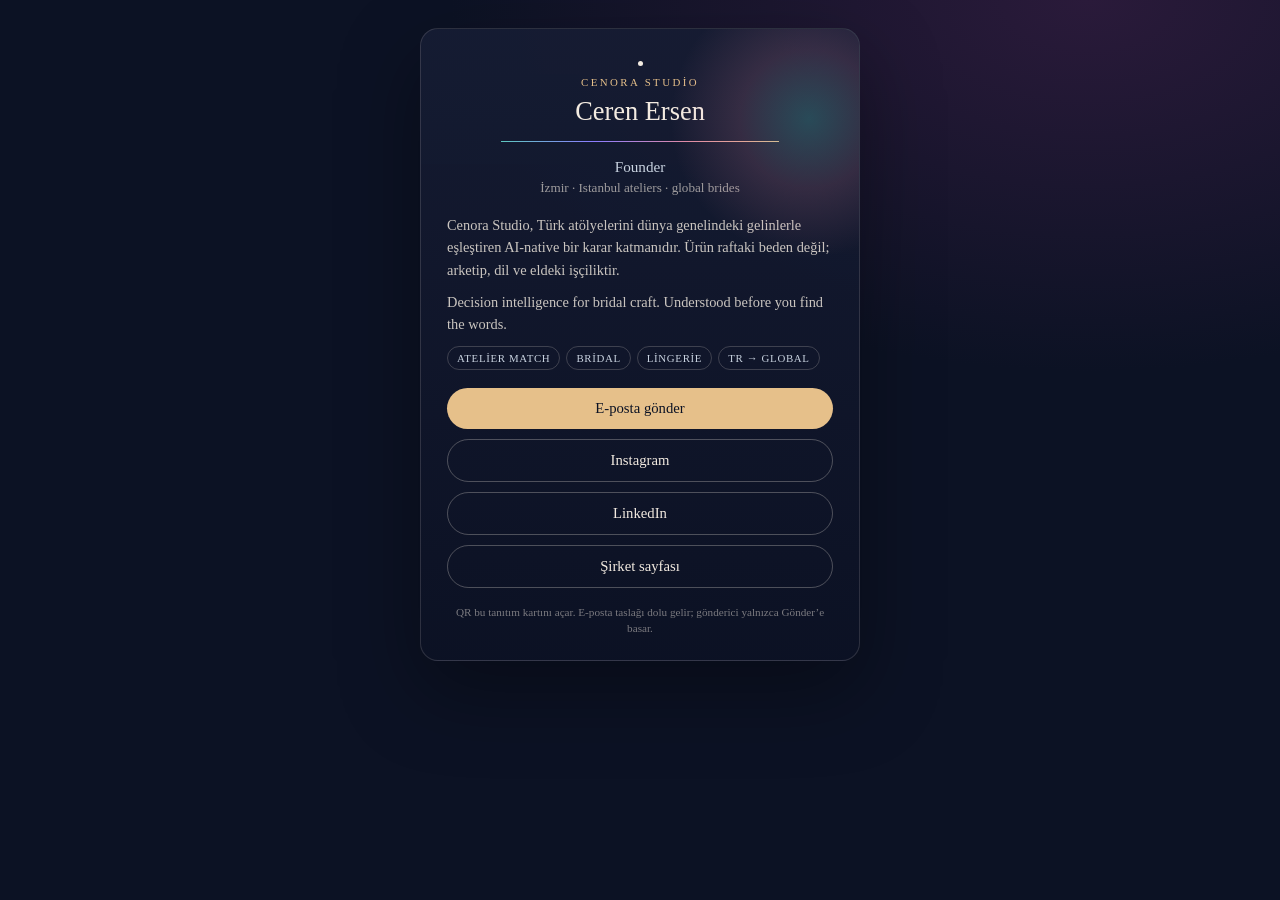
==== card.html @ 0dcb2b71 "Add QR card landing with company intro and contact actions" ====
<!doctype html>
<html lang="tr">
<head>
  <meta charset="utf-8" />
  <meta name="viewport" content="width=device-width, initial-scale=1" />
  <title>Ceren Ersen — Cenora Studio</title>
  <meta name="description" content="Cenora Studio: Turkish ateliers, global brides. Instagram, LinkedIn and email." />
  <link rel="icon" href="data:image/svg+xml,<svg xmlns='http://www.w3.org/2000/svg' viewBox='0 0 32 32'><rect fill='%230C1224' width='32' height='32'/><polygon fill='none' stroke='%23F3EBE1' stroke-width='1.4' points='16,6 6,26 26,26'/></svg>" />
  <style>
    :root { --night:#0C1224; --plum:#6B2154; --ivory:#F3EBE1; --mist:#C9D3E0; --gold:#E6C08A; }
    * { box-sizing: border-box; }
    html, body { margin: 0; min-height: 100%; }
    body {
      font-family: Georgia, "Iowan Old Style", Palatino, serif;
      background: radial-gradient(1100px 640px at 85% 0%, #2a1a3a 0%, var(--night) 58%);
      color: var(--ivory);
      display: flex; align-items: center; justify-content: center;
      padding: 28px 16px;
    }
    .card {
      width: min(440px, 100%);
      background: linear-gradient(180deg, rgba(22,28,51,.94), rgba(12,18,36,.97));
      border: 1px solid rgba(243,235,225,.14);
      border-radius: 18px;
      padding: 32px 26px 24px;
      box-shadow: 0 30px 80px rgba(0,0,0,.35);
      position: relative; overflow: hidden;
    }
    .glow {
      position: absolute; right: -90px; top: -50px; width: 280px; height: 280px;
      border-radius: 50%; pointer-events: none;
      background: radial-gradient(circle, rgba(94,200,192,.28), rgba(224,138,166,.16), transparent 70%);
    }
    .dot { width: 5px; height: 5px; border-radius: 50%; background: var(--ivory); margin: 0 auto 10px; }
    .brand { text-align: center; letter-spacing: .22em; text-transform: uppercase; font-size: .68rem; color: var(--gold); }
    h1 { font-weight: 500; font-size: 1.65rem; text-align: center; margin: 8px 0 0; }
    .line { height: 1px; margin: 14px auto 16px; width: 72%; background: linear-gradient(90deg,#5EC8C0,#8B7CFF,#E08AA6,#E6C08A); }
    .role, .tag { text-align: center; margin: 0; }
    .role { color: var(--mist); font-size: .95rem; }
    .tag { color: rgba(243,235,225,.62); font-size: .82rem; margin-top: 4px; }
    .intro { font-size: .9rem; line-height: 1.55; color: rgba(243,235,225,.82); margin: 18px 0 8px; }
    .intro p { margin: 0 0 10px; }
    .pills { display: flex; flex-wrap: wrap; gap: 6px; margin: 0 0 18px; }
    .pills span {
      font-size: .68rem; letter-spacing: .06em; text-transform: uppercase;
      border: 1px solid rgba(243,235,225,.2); border-radius: 999px; padding: 5px 9px;
      color: var(--mist);
    }
    .actions { display: grid; gap: 10px; }
    a.btn {
      display: block; text-decoration: none; text-align: center;
      border-radius: 999px; padding: 12px 16px; font-size: .92rem; color: var(--night);
      background: var(--ivory);
    }
    a.btn.ghost { background: transparent; color: var(--ivory); border: 1px solid rgba(243,235,225,.28); }
    a.btn.mail { background: var(--gold); }
    .fine { margin: 16px 0 0; text-align: center; font-size: .7rem; color: rgba(243,235,225,.48); line-height: 1.45; }
  </style>
</head>
<body>
  <article class="card">
    <div class="glow"></div>
    <div class="dot"></div>
    <div class="brand">Cenora Studio</div>
    <h1>Ceren Ersen</h1>
    <div class="line"></div>
    <p class="role">Founder</p>
    <p class="tag">İzmir · Istanbul ateliers · global brides</p>
    <div class="intro">
      <p>Cenora Studio, Türk atölyelerini dünya genelindeki gelinlerle eşleştiren AI-native bir karar katmanıdır. Ürün raftaki beden değil; arketip, dil ve eldeki işçiliktir.</p>
      <p>Decision intelligence for bridal craft. Understood before you find the words.</p>
    </div>
    <div class="pills">
      <span>Atelier match</span>
      <span>Bridal</span>
      <span>Lingerie</span>
      <span>TR → global</span>
    </div>
    <div class="actions">
      <a class="btn mail" id="mail" href="mailto:cerenersen@cenorastudios.com?subject=Cenora%20Studio%20%E2%80%94%20Kartvizit&body=Merhaba%20Ceren%2C%0A%0AKartvizitinizdeki%20QR%20kodu%20okuttum.%0A%0AAd%20Soyad%3A%0AKurum%3A%0AMesaj%3A%0A">E-posta gönder</a>
      <a class="btn ghost" href="https://instagram.com/cenorastudio" target="_blank" rel="noopener">Instagram</a>
      <a class="btn ghost" href="https://linkedin.com/in/cerenersen" target="_blank" rel="noopener">LinkedIn</a>
      <a class="btn ghost" href="/">Şirket sayfası</a>
    </div>
    <p class="fine">QR bu tanıtım kartını açar. E-posta taslağı dolu gelir; gönderici yalnızca Gönder’e basar.</p>
  </article>
</body>
</html>
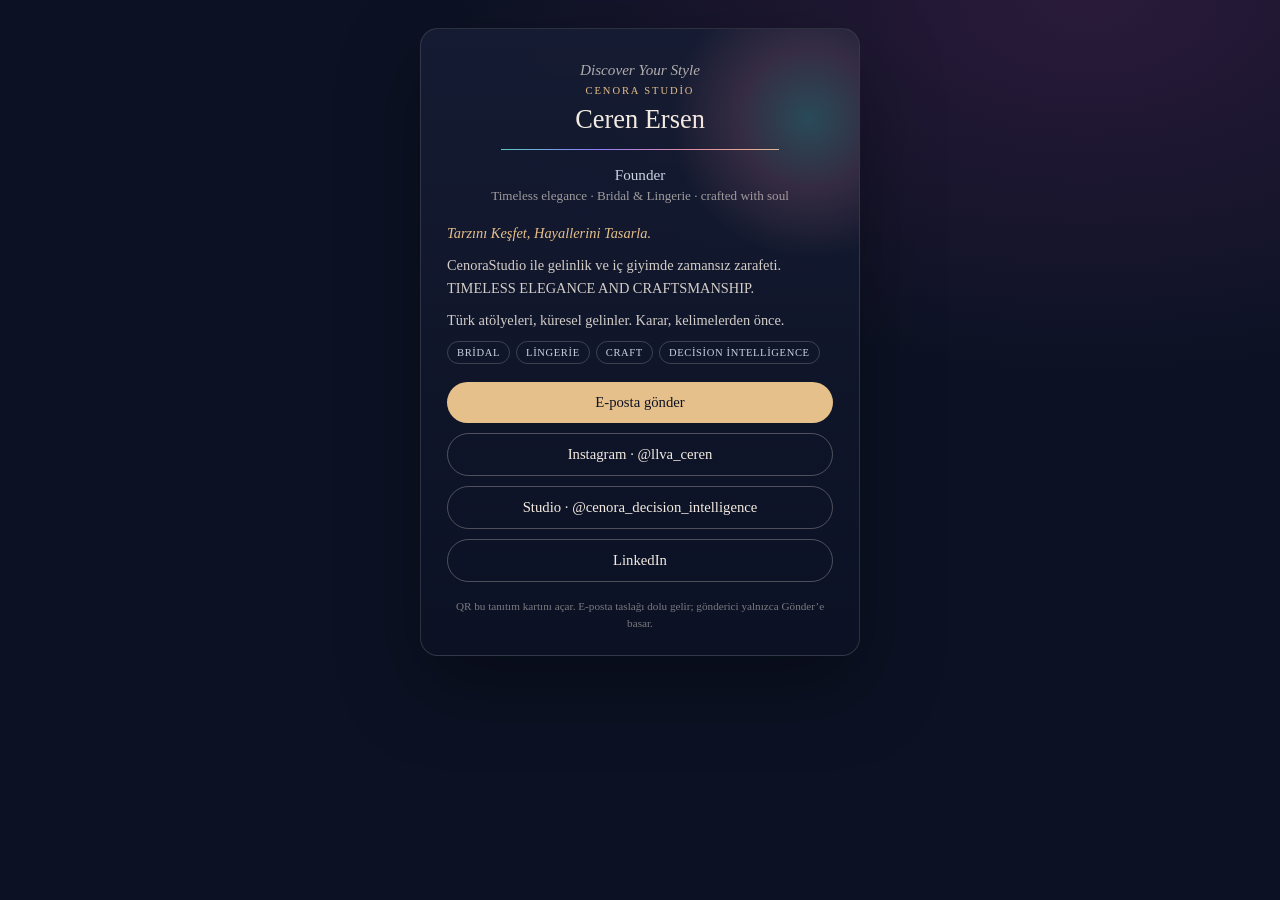
==== commit 31c5fdcd: "Update card copy from Instagram and set llva_ceren handle" ====
--- a/card.html
+++ b/card.html
@@ -4,8 +4,7 @@
   <meta charset="utf-8" />
   <meta name="viewport" content="width=device-width, initial-scale=1" />
   <title>Ceren Ersen — Cenora Studio</title>
-  <meta name="description" content="Cenora Studio: Turkish ateliers, global brides. Instagram, LinkedIn and email." />
-  <link rel="icon" href="data:image/svg+xml,<svg xmlns='http://www.w3.org/2000/svg' viewBox='0 0 32 32'><rect fill='%230C1224' width='32' height='32'/><polygon fill='none' stroke='%23F3EBE1' stroke-width='1.4' points='16,6 6,26 26,26'/></svg>" />
+  <meta name="description" content="Tarzını Keşfet, Hayallerini Tasarla. CenoraStudio — gelinlik ve iç giyimde zamansız zarafet." />
   <style>
     :root { --night:#0C1224; --plum:#6B2154; --ivory:#F3EBE1; --mist:#C9D3E0; --gold:#E6C08A; }
     * { box-sizing: border-box; }
@@ -31,26 +30,25 @@
       border-radius: 50%; pointer-events: none;
       background: radial-gradient(circle, rgba(94,200,192,.28), rgba(224,138,166,.16), transparent 70%);
     }
-    .dot { width: 5px; height: 5px; border-radius: 50%; background: var(--ivory); margin: 0 auto 10px; }
-    .brand { text-align: center; letter-spacing: .22em; text-transform: uppercase; font-size: .68rem; color: var(--gold); }
+    .eyebrow { text-align: center; font-style: italic; color: rgba(243,235,225,.7); margin: 0 0 6px; font-size: .95rem; }
+    .brand { text-align: center; letter-spacing: .18em; text-transform: uppercase; font-size: .66rem; color: var(--gold); }
     h1 { font-weight: 500; font-size: 1.65rem; text-align: center; margin: 8px 0 0; }
     .line { height: 1px; margin: 14px auto 16px; width: 72%; background: linear-gradient(90deg,#5EC8C0,#8B7CFF,#E08AA6,#E6C08A); }
     .role, .tag { text-align: center; margin: 0; }
     .role { color: var(--mist); font-size: .95rem; }
     .tag { color: rgba(243,235,225,.62); font-size: .82rem; margin-top: 4px; }
-    .intro { font-size: .9rem; line-height: 1.55; color: rgba(243,235,225,.82); margin: 18px 0 8px; }
+    .intro { font-size: .9rem; line-height: 1.55; color: rgba(243,235,225,.86); margin: 18px 0 8px; }
     .intro p { margin: 0 0 10px; }
+    .quote { font-style: italic; color: var(--gold); }
     .pills { display: flex; flex-wrap: wrap; gap: 6px; margin: 0 0 18px; }
     .pills span {
-      font-size: .68rem; letter-spacing: .06em; text-transform: uppercase;
-      border: 1px solid rgba(243,235,225,.2); border-radius: 999px; padding: 5px 9px;
-      color: var(--mist);
+      font-size: .66rem; letter-spacing: .06em; text-transform: uppercase;
+      border: 1px solid rgba(243,235,225,.2); border-radius: 999px; padding: 5px 9px; color: var(--mist);
     }
     .actions { display: grid; gap: 10px; }
     a.btn {
       display: block; text-decoration: none; text-align: center;
-      border-radius: 999px; padding: 12px 16px; font-size: .92rem; color: var(--night);
-      background: var(--ivory);
+      border-radius: 999px; padding: 12px 16px; font-size: .92rem; color: var(--night); background: var(--ivory);
     }
     a.btn.ghost { background: transparent; color: var(--ivory); border: 1px solid rgba(243,235,225,.28); }
     a.btn.mail { background: var(--gold); }
@@ -60,27 +58,28 @@
 <body>
   <article class="card">
     <div class="glow"></div>
-    <div class="dot"></div>
+    <p class="eyebrow">Discover Your Style</p>
     <div class="brand">Cenora Studio</div>
     <h1>Ceren Ersen</h1>
     <div class="line"></div>
     <p class="role">Founder</p>
-    <p class="tag">İzmir · Istanbul ateliers · global brides</p>
+    <p class="tag">Timeless elegance · Bridal & Lingerie · crafted with soul</p>
     <div class="intro">
-      <p>Cenora Studio, Türk atölyelerini dünya genelindeki gelinlerle eşleştiren AI-native bir karar katmanıdır. Ürün raftaki beden değil; arketip, dil ve eldeki işçiliktir.</p>
-      <p>Decision intelligence for bridal craft. Understood before you find the words.</p>
+      <p class="quote">Tarzını Keşfet, Hayallerini Tasarla.</p>
+      <p>CenoraStudio ile gelinlik ve iç giyimde zamansız zarafeti. TIMELESS ELEGANCE AND CRAFTSMANSHIP.</p>
+      <p>Türk atölyeleri, küresel gelinler. Karar, kelimelerden önce.</p>
     </div>
     <div class="pills">
-      <span>Atelier match</span>
       <span>Bridal</span>
       <span>Lingerie</span>
-      <span>TR → global</span>
+      <span>Craft</span>
+      <span>Decision intelligence</span>
     </div>
     <div class="actions">
-      <a class="btn mail" id="mail" href="mailto:cerenersen@cenorastudios.com?subject=Cenora%20Studio%20%E2%80%94%20Kartvizit&body=Merhaba%20Ceren%2C%0A%0AKartvizitinizdeki%20QR%20kodu%20okuttum.%0A%0AAd%20Soyad%3A%0AKurum%3A%0AMesaj%3A%0A">E-posta gönder</a>
-      <a class="btn ghost" href="https://instagram.com/cenorastudio" target="_blank" rel="noopener">Instagram</a>
+      <a class="btn mail" href="mailto:cerenersen@cenorastudios.com?subject=Cenora%20Studio%20%E2%80%94%20Kartvizit&body=Merhaba%20Ceren%2C%0A%0AKartvizitinizdeki%20QR%20kodu%20okuttum.%0A%0AAd%20Soyad%3A%0AKurum%3A%0AMesaj%3A%0A">E-posta gönder</a>
+      <a class="btn ghost" href="https://instagram.com/llva_ceren" target="_blank" rel="noopener">Instagram · @llva_ceren</a>
+      <a class="btn ghost" href="https://instagram.com/cenora_decision_intelligence" target="_blank" rel="noopener">Studio · @cenora_decision_intelligence</a>
       <a class="btn ghost" href="https://linkedin.com/in/cerenersen" target="_blank" rel="noopener">LinkedIn</a>
-      <a class="btn ghost" href="/">Şirket sayfası</a>
     </div>
     <p class="fine">QR bu tanıtım kartını açar. E-posta taslağı dolu gelir; gönderici yalnızca Gönder’e basar.</p>
   </article>
